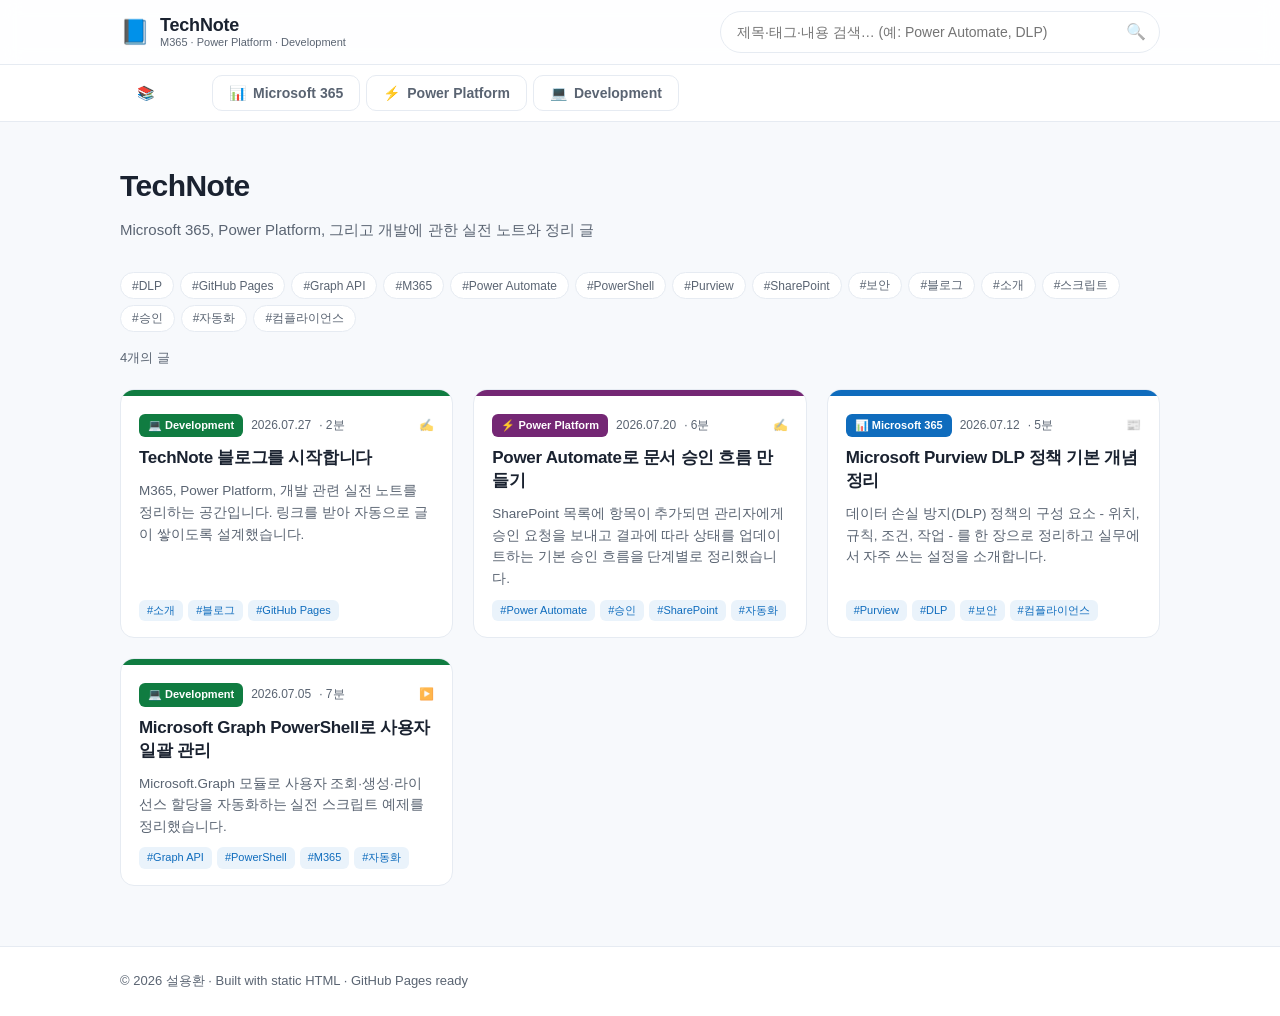
==== index.html @ 1318f883 "Initial commit: TechNote blog" ====
<!DOCTYPE html>
<html lang="ko">
<head>
<meta charset="UTF-8">
<meta name="viewport" content="width=device-width, initial-scale=1">
<title>TechNote — M365 · Power Platform · Development</title>
<meta name="description" content="Microsoft 365, Power Platform, 개발에 관한 실전 노트와 정리 글. 검색 가능한 기술 블로그.">
<meta name="author" content="설용환">
<meta name="keywords" content="Microsoft 365, M365, Power Platform, Power Automate, Power Apps, Power BI, 개발, PowerShell, Graph API, 자동화">
<!-- Open Graph / 소셜 공유 -->
<meta property="og:type" content="website">
<meta property="og:title" content="TechNote — M365 · Power Platform · Development">
<meta property="og:description" content="Microsoft 365, Power Platform, 개발 실전 노트">
<meta property="og:locale" content="ko_KR">
<link rel="icon" href="data:image/svg+xml,<svg xmlns='http://www.w3.org/2000/svg' viewBox='0 0 100 100'><text y='.9em' font-size='90'>📘</text></svg>">
<link rel="stylesheet" href="assets/style.css">
</head>
<body>
  <header class="site-header">
    <div class="wrap header-inner">
      <a class="brand" href="index.html">
        <span class="brand-mark">📘</span>
        <span class="brand-text"><b>TechNote</b><small id="siteSubtitle"></small></span>
      </a>
      <div class="search-box">
        <input type="search" id="search" placeholder="제목·태그·내용 검색… (예: Power Automate, DLP)" autocomplete="off">
        <span class="search-ico">🔍</span>
      </div>
    </div>
  </header>

  <nav class="catnav">
    <div class="wrap catnav-inner" id="catNav"></div>
  </nav>

  <main class="wrap">
    <section class="hero" id="hero">
      <h1 id="heroTitle"></h1>
      <p id="heroDesc"></p>
    </section>

    <section class="toolbar">
      <div class="tags-filter" id="tagCloud"></div>
      <div class="result-count" id="resultCount"></div>
    </section>

    <section class="post-grid" id="postGrid"></section>
    <p class="empty" id="emptyMsg" hidden>검색 결과가 없습니다. 다른 키워드로 시도해 보세요.</p>
  </main>

  <footer class="site-footer">
    <div class="wrap">
      <span id="footerAuthor"></span>
      <span>· Built with static HTML · GitHub Pages ready</span>
    </div>
  </footer>

  <script src="data/posts.js"></script>
  <script src="assets/app.js"></script>
</body>
</html>
---- assets/style.css ----
:root {
  --bg: #f7f9fc;
  --surface: #ffffff;
  --ink: #1a2230;
  --ink-soft: #5a6472;
  --line: #e6ebf2;
  --brand: #0f6cbd;
  --brand-soft: #eaf3fb;
  --radius: 14px;
  --shadow: 0 1px 3px rgba(16,32,58,.06), 0 8px 24px rgba(16,32,58,.05);
  --maxw: 1080px;
  --m365: #0f6cbd; --powerplatform: #742774; --dev: #107c41;
}
* { box-sizing: border-box; }
html { scroll-behavior: smooth; }
body {
  margin: 0; background: var(--bg); color: var(--ink);
  font-family: -apple-system, BlinkMacSystemFont, "Segoe UI", "Malgun Gothic", Roboto, sans-serif;
  line-height: 1.6;
}
.wrap { max-width: var(--maxw); margin: 0 auto; padding: 0 20px; }
a { color: var(--brand); text-decoration: none; }
a:hover { text-decoration: underline; }

/* Header */
.site-header { position: sticky; top: 0; z-index: 20; background: rgba(255,255,255,.85);
  backdrop-filter: saturate(180%) blur(10px); border-bottom: 1px solid var(--line); }
.header-inner { display: flex; align-items: center; gap: 20px; height: 64px; }
.brand { display: flex; align-items: center; gap: 10px; color: var(--ink); }
.brand:hover { text-decoration: none; }
.brand-mark { font-size: 24px; }
.brand-text { display: flex; flex-direction: column; line-height: 1.1; }
.brand-text b { font-size: 18px; letter-spacing: -.2px; }
.brand-text small { font-size: 11px; color: var(--ink-soft); }
.back-link { margin-left: auto; font-size: 14px; color: var(--ink-soft); }

.search-box { position: relative; margin-left: auto; flex: 1; max-width: 440px; }
.search-box input { width: 100%; height: 42px; padding: 0 40px 0 16px; border: 1px solid var(--line);
  border-radius: 21px; background: var(--surface); font-size: 14px; color: var(--ink); transition: border .15s, box-shadow .15s; }
.search-box input:focus { outline: none; border-color: var(--brand); box-shadow: 0 0 0 3px var(--brand-soft); }
.search-ico { position: absolute; right: 14px; top: 50%; transform: translateY(-50%); opacity: .5; pointer-events: none; }

/* Category nav */
.catnav { background: var(--surface); border-bottom: 1px solid var(--line); }
.catnav-inner { display: flex; gap: 6px; padding: 10px 20px; overflow-x: auto; }
.cat-btn { display: inline-flex; align-items: center; gap: 7px; padding: 8px 16px; border-radius: 10px;
  border: 1px solid var(--line); background: var(--surface); color: var(--ink-soft);
  font-size: 14px; font-weight: 600; cursor: pointer; white-space: nowrap; transition: all .15s; }
.cat-btn:hover { border-color: var(--brand); color: var(--brand); }
.cat-btn.active { color: #fff; border-color: transparent; }

/* Hero */
.hero { padding: 40px 0 20px; }
.hero h1 { font-size: 30px; letter-spacing: -.6px; margin: 0 0 8px; }
.hero p { color: var(--ink-soft); margin: 0; font-size: 15px; }

/* Toolbar */
.toolbar { display: flex; align-items: center; justify-content: space-between; gap: 16px;
  flex-wrap: wrap; margin: 10px 0 20px; }
.tags-filter { display: flex; flex-wrap: wrap; gap: 6px; }
.tag-chip { font-size: 12px; padding: 4px 11px; border-radius: 999px; background: var(--surface);
  border: 1px solid var(--line); color: var(--ink-soft); cursor: pointer; transition: all .12s; }
.tag-chip:hover { border-color: var(--brand); color: var(--brand); }
.tag-chip.active { background: var(--brand); border-color: var(--brand); color: #fff; }
.result-count { font-size: 13px; color: var(--ink-soft); }

/* Post grid */
.post-grid { display: grid; grid-template-columns: repeat(auto-fill, minmax(300px, 1fr)); gap: 20px; padding-bottom: 60px; }
.card { background: var(--surface); border: 1px solid var(--line); border-radius: var(--radius);
  overflow: hidden; display: flex; flex-direction: column; transition: transform .15s, box-shadow .15s; }
.card:hover { transform: translateY(-3px); box-shadow: var(--shadow); text-decoration: none; }
.card-top { height: 6px; }
.card-body { padding: 18px 18px 16px; display: flex; flex-direction: column; gap: 10px; flex: 1; }
.card-meta { display: flex; align-items: center; gap: 8px; font-size: 12px; color: var(--ink-soft); }
.badge { font-size: 11px; font-weight: 700; padding: 3px 9px; border-radius: 6px; color: #fff; }
.src-icon { margin-left: auto; opacity: .7; }
.card h3 { margin: 0; font-size: 17px; line-height: 1.35; letter-spacing: -.3px; color: var(--ink); }
.card p { margin: 0; font-size: 13.5px; color: var(--ink-soft); flex: 1; }
.card-tags { display: flex; flex-wrap: wrap; gap: 5px; }
.card-tags span { font-size: 11px; color: var(--brand); background: var(--brand-soft); padding: 2px 8px; border-radius: 6px; }

.empty { text-align: center; color: var(--ink-soft); padding: 60px 0; }

/* Article page */
.article-wrap { padding-top: 30px; }
.article { background: var(--surface); border: 1px solid var(--line); border-radius: var(--radius);
  padding: 40px; max-width: 760px; margin: 0 auto 30px; box-shadow: var(--shadow); }
.article .a-meta { display: flex; align-items: center; gap: 10px; font-size: 13px; color: var(--ink-soft); margin-bottom: 14px; }
.article h1 { font-size: 28px; letter-spacing: -.5px; margin: 0 0 8px; line-height: 1.3; }
.article .a-tags { display: flex; flex-wrap: wrap; gap: 6px; margin: 16px 0 24px; }
.article-content { font-size: 16px; }
.article-content h2 { font-size: 20px; margin: 28px 0 10px; padding-top: 8px; letter-spacing: -.3px; }
.article-content p { margin: 12px 0; }
.article-content ul, .article-content ol { padding-left: 22px; }
.article-content li { margin: 6px 0; }
.article-content code { background: #f0f3f8; padding: 2px 6px; border-radius: 5px; font-size: 14px;
  font-family: "SFMono-Regular", Consolas, monospace; color: #b5185f; }
.article-content pre { background: #0f1729; color: #e6edf3; padding: 16px 18px; border-radius: 10px;
  overflow-x: auto; font-size: 13.5px; line-height: 1.5; }
.article-content pre code { background: none; color: inherit; padding: 0; }
.article-content blockquote { border-left: 4px solid var(--brand); background: var(--brand-soft);
  margin: 16px 0; padding: 10px 16px; border-radius: 0 8px 8px 0; color: var(--ink); }
.source-link { display: inline-flex; align-items: center; gap: 6px; margin-top: 8px; font-size: 14px;
  background: var(--brand-soft); padding: 8px 14px; border-radius: 8px; }

.related { max-width: 760px; margin: 0 auto 60px; }
.related h3 { font-size: 16px; margin: 0 0 14px; }
.related-list { display: grid; grid-template-columns: repeat(auto-fill, minmax(220px,1fr)); gap: 12px; }
.related-item { background: var(--surface); border: 1px solid var(--line); border-radius: 10px; padding: 14px; }
.related-item b { font-size: 14px; display: block; margin-top: 4px; color: var(--ink); }
.loading { color: var(--ink-soft); text-align: center; padding: 40px; }

/* Footer */
.site-footer { border-top: 1px solid var(--line); background: var(--surface); }
.site-footer .wrap { padding: 24px 20px; font-size: 13px; color: var(--ink-soft); }

@media (max-width: 640px) {
  .header-inner { flex-wrap: wrap; height: auto; padding: 10px 0; gap: 10px; }
  .search-box { max-width: 100%; order: 3; width: 100%; }
  .article { padding: 24px; }
  .hero h1 { font-size: 24px; }
}
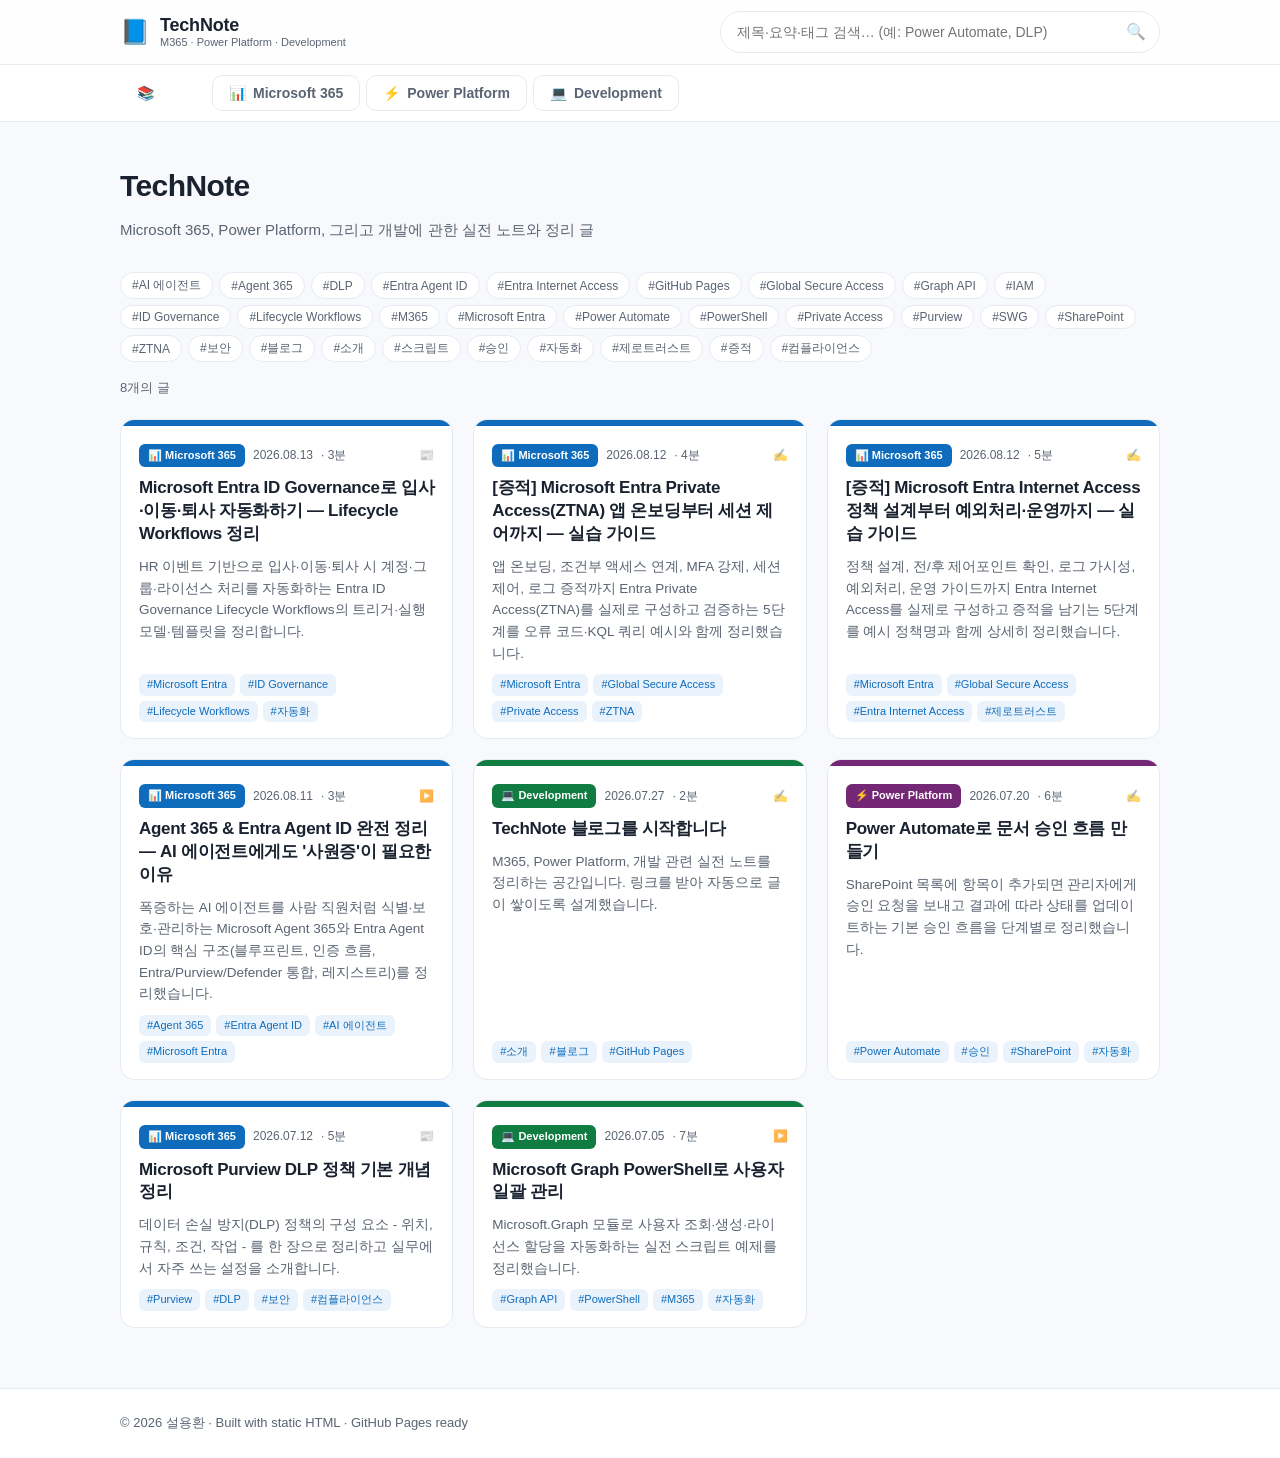
==== commit 36fd1f28: "데이터 구조를 메타데이터/본문 분리(index+posts) 방식으로 리팩터링, Entra ID Governance Lifecycle Workflows 글 추가 - data/post" ====
--- a/index.html
+++ b/index.html
@@ -23,7 +23,7 @@
         <span class="brand-text"><b>TechNote</b><small id="siteSubtitle"></small></span>
       </a>
       <div class="search-box">
-        <input type="search" id="search" placeholder="제목·태그·내용 검색… (예: Power Automate, DLP)" autocomplete="off">
+        <input type="search" id="search" placeholder="제목·요약·태그 검색… (예: Power Automate, DLP)" autocomplete="off">
         <span class="search-ico">🔍</span>
       </div>
     </div>
@@ -55,7 +55,7 @@
     </div>
   </footer>
 
-  <script src="data/posts.js"></script>
+  <script src="data/index.js"></script>
   <script src="assets/app.js"></script>
 </body>
 </html>
--- a/assets/style.css
+++ b/assets/style.css
@@ -100,6 +100,10 @@
 .article-content pre code { background: none; color: inherit; padding: 0; }
 .article-content blockquote { border-left: 4px solid var(--brand); background: var(--brand-soft);
   margin: 16px 0; padding: 10px 16px; border-radius: 0 8px 8px 0; color: var(--ink); }
+.article-content img { display: block; max-width: 100%; height: auto; margin: 18px auto 4px;
+  border: 1px solid var(--line); border-radius: 10px; background: #fff; }
+.article-content .img-caption { text-align: center; font-size: 12.5px; color: var(--ink-soft);
+  margin: 0 0 18px; }
 .source-link { display: inline-flex; align-items: center; gap: 6px; margin-top: 8px; font-size: 14px;
   background: var(--brand-soft); padding: 8px 14px; border-radius: 8px; }
 
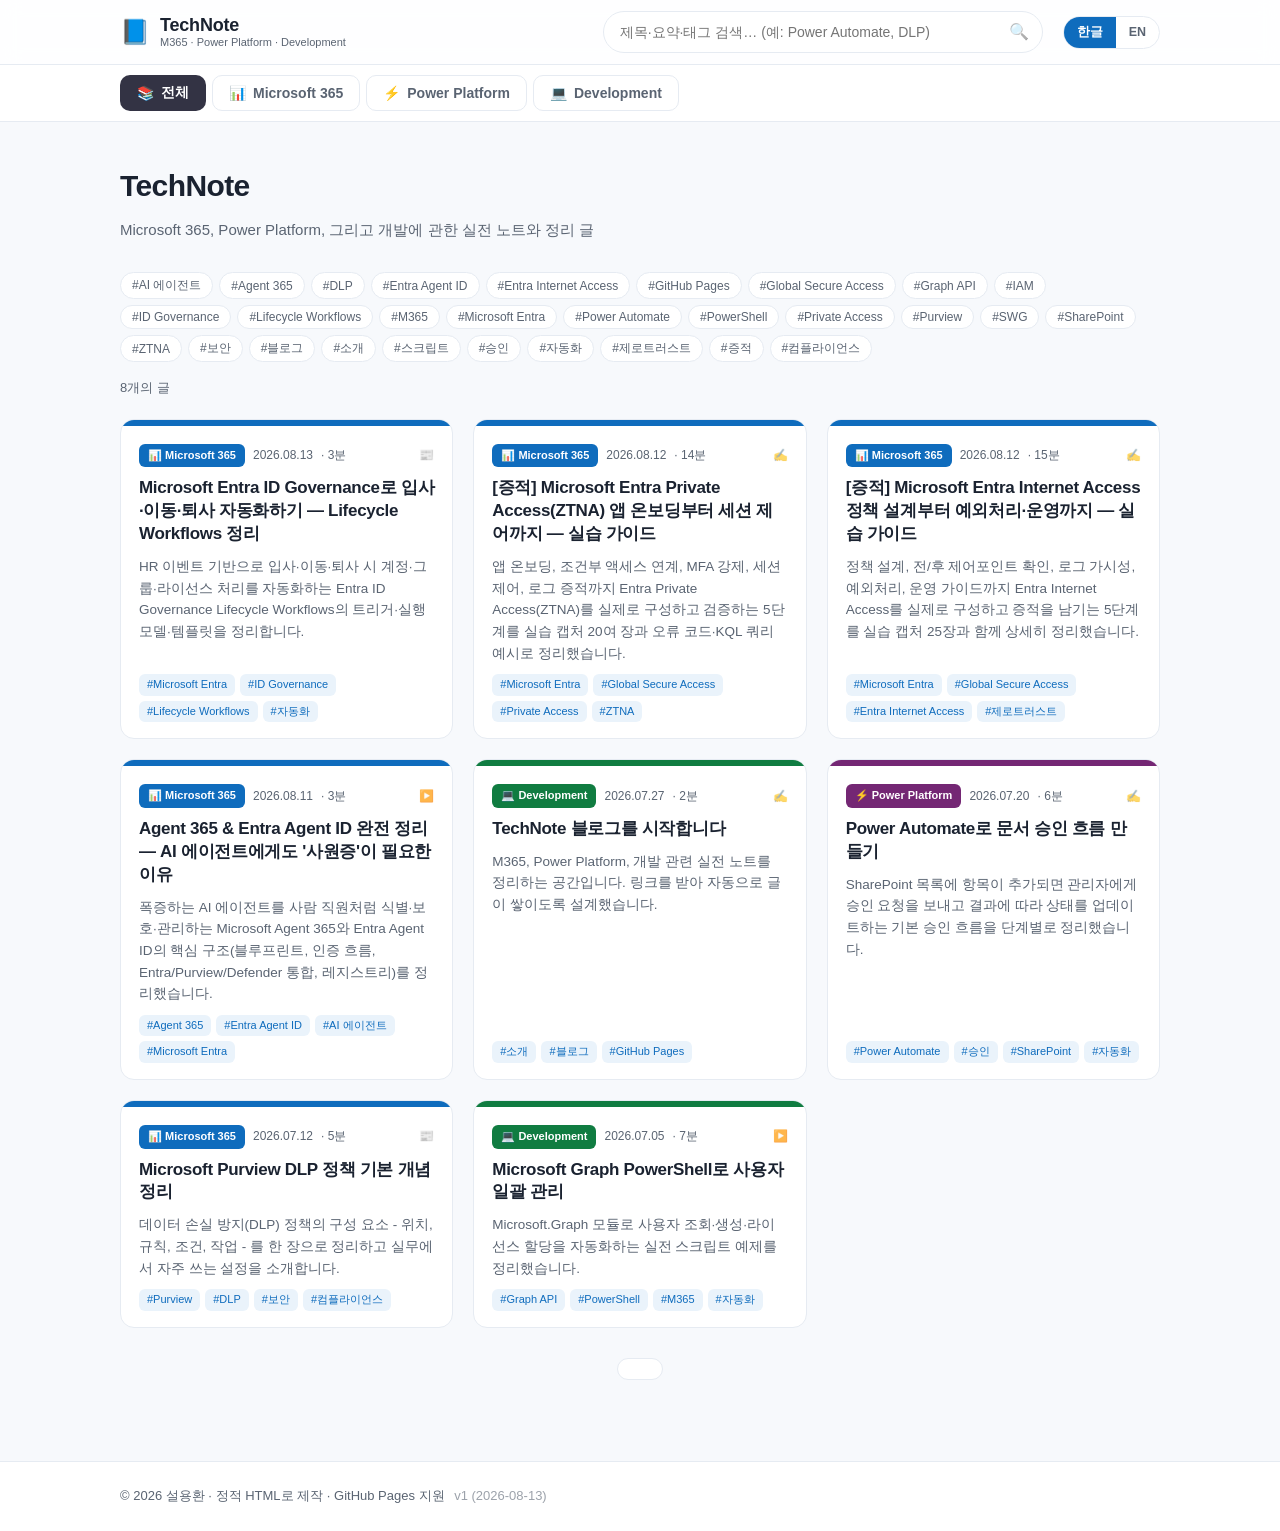
==== commit b3ba8ced: "블로그 한글/영문 전체 번역 지원 + 목록 페이지네이션(더 보기/무한 스크롤) + 버전 표시 추가 - title/summary/tags(index.js)와 content(posts" ====
--- a/index.html
+++ b/index.html
@@ -4,14 +4,14 @@
 <meta charset="UTF-8">
 <meta name="viewport" content="width=device-width, initial-scale=1">
 <title>TechNote — M365 · Power Platform · Development</title>
-<meta name="description" content="Microsoft 365, Power Platform, 개발에 관한 실전 노트와 정리 글. 검색 가능한 기술 블로그.">
+<meta name="description" id="metaDescription" content="Microsoft 365, Power Platform, 개발에 관한 실전 노트와 정리 글. 검색 가능한 기술 블로그.">
 <meta name="author" content="설용환">
 <meta name="keywords" content="Microsoft 365, M365, Power Platform, Power Automate, Power Apps, Power BI, 개발, PowerShell, Graph API, 자동화">
 <!-- Open Graph / 소셜 공유 -->
 <meta property="og:type" content="website">
-<meta property="og:title" content="TechNote — M365 · Power Platform · Development">
-<meta property="og:description" content="Microsoft 365, Power Platform, 개발 실전 노트">
-<meta property="og:locale" content="ko_KR">
+<meta property="og:title" id="metaOgTitle" content="TechNote — M365 · Power Platform · Development">
+<meta property="og:description" id="metaOgDescription" content="Microsoft 365, Power Platform, 개발 실전 노트">
+<meta property="og:locale" id="metaOgLocale" content="ko_KR">
 <link rel="icon" href="data:image/svg+xml,<svg xmlns='http://www.w3.org/2000/svg' viewBox='0 0 100 100'><text y='.9em' font-size='90'>📘</text></svg>">
 <link rel="stylesheet" href="assets/style.css">
 </head>
@@ -25,6 +25,10 @@
       <div class="search-box">
         <input type="search" id="search" placeholder="제목·요약·태그 검색… (예: Power Automate, DLP)" autocomplete="off">
         <span class="search-ico">🔍</span>
+      </div>
+      <div class="lang-toggle" id="langToggle">
+        <button type="button" data-lang="ko">한글</button>
+        <button type="button" data-lang="en">EN</button>
       </div>
     </div>
   </header>
@@ -45,13 +49,19 @@
     </section>
 
     <section class="post-grid" id="postGrid"></section>
+    <div class="load-more-zone" id="loadMoreZone" hidden>
+      <button type="button" class="load-more-btn" id="loadMoreBtn"></button>
+      <span class="load-more-hint" id="loadMoreHint"></span>
+      <div class="scroll-sentinel" id="scrollSentinel"></div>
+    </div>
     <p class="empty" id="emptyMsg" hidden>검색 결과가 없습니다. 다른 키워드로 시도해 보세요.</p>
   </main>
 
   <footer class="site-footer">
     <div class="wrap">
       <span id="footerAuthor"></span>
-      <span>· Built with static HTML · GitHub Pages ready</span>
+      <span id="footerBuilt">· Built with static HTML · GitHub Pages ready</span>
+      <span id="footerVersion" class="footer-version"></span>
     </div>
   </footer>
 
--- a/assets/style.css
+++ b/assets/style.css
@@ -34,6 +34,14 @@
 .brand-text small { font-size: 11px; color: var(--ink-soft); }
 .back-link { margin-left: auto; font-size: 14px; color: var(--ink-soft); }
 
+/* 언어 토글 */
+.lang-toggle { display: inline-flex; align-items: center; border: 1px solid var(--line);
+  border-radius: 999px; overflow: hidden; flex-shrink: 0; background: var(--surface); }
+.lang-toggle button { border: none; background: transparent; color: var(--ink-soft);
+  font-size: 12.5px; font-weight: 700; padding: 7px 13px; cursor: pointer; transition: all .15s; }
+.lang-toggle button.active { background: var(--brand); color: #fff; }
+.lang-toggle button:not(.active):hover { color: var(--brand); background: var(--brand-soft); }
+
 .search-box { position: relative; margin-left: auto; flex: 1; max-width: 440px; }
 .search-box input { width: 100%; height: 42px; padding: 0 40px 0 16px; border: 1px solid var(--line);
   border-radius: 21px; background: var(--surface); font-size: 14px; color: var(--ink); transition: border .15s, box-shadow .15s; }
@@ -65,7 +73,17 @@
 .result-count { font-size: 13px; color: var(--ink-soft); }
 
 /* Post grid */
-.post-grid { display: grid; grid-template-columns: repeat(auto-fill, minmax(300px, 1fr)); gap: 20px; padding-bottom: 60px; }
+.post-grid { display: grid; grid-template-columns: repeat(auto-fill, minmax(300px, 1fr)); gap: 20px; padding-bottom: 20px; }
+
+/* 더 보기 / 무한 스크롤 */
+.load-more-zone { display: flex; flex-direction: column; align-items: center; gap: 10px;
+  padding: 10px 0 60px; }
+.load-more-btn { padding: 10px 22px; border-radius: 999px; border: 1px solid var(--line);
+  background: var(--surface); color: var(--ink); font-size: 14px; font-weight: 600; cursor: pointer;
+  transition: all .15s; }
+.load-more-btn:hover { border-color: var(--brand); color: var(--brand); box-shadow: var(--shadow); }
+.load-more-hint { font-size: 12.5px; color: var(--ink-soft); }
+.scroll-sentinel { height: 1px; }
 .card { background: var(--surface); border: 1px solid var(--line); border-radius: var(--radius);
   overflow: hidden; display: flex; flex-direction: column; transition: transform .15s, box-shadow .15s; }
 .card:hover { transform: translateY(-3px); box-shadow: var(--shadow); text-decoration: none; }
@@ -104,6 +122,24 @@
   border: 1px solid var(--line); border-radius: 10px; background: #fff; }
 .article-content .img-caption { text-align: center; font-size: 12.5px; color: var(--ink-soft);
   margin: 0 0 18px; }
+
+/* 토글(details/summary) — 긴 글에서 상세 절차·캡처를 접어두는 용도 */
+.article-content details { margin: 16px 0; border: 1px solid var(--line); border-radius: 10px;
+  background: var(--surface); overflow: hidden; }
+.article-content details[open] { border-color: var(--brand); }
+.article-content summary { cursor: pointer; list-style: none; padding: 13px 18px; font-size: 15px;
+  font-weight: 600; color: var(--ink); background: var(--brand-soft); display: flex;
+  align-items: center; gap: 8px; user-select: none; }
+.article-content summary::-webkit-details-marker { display: none; }
+.article-content summary::before { content: "▸"; color: var(--brand); font-size: 12px;
+  transition: transform .15s; flex-shrink: 0; }
+.article-content details[open] summary::before { transform: rotate(90deg); }
+.article-content details summary:hover { background: #dcecf9; }
+.article-content details > *:not(summary) { padding: 4px 18px 4px; }
+.article-content details > p:first-of-type { margin-top: 14px; }
+.article-content details > :last-child { margin-bottom: 14px; padding-bottom: 14px; }
+.article-content details img { max-width: 100%; }
+.article-content details details { margin: 12px 0; }
 .source-link { display: inline-flex; align-items: center; gap: 6px; margin-top: 8px; font-size: 14px;
   background: var(--brand-soft); padding: 8px 14px; border-radius: 8px; }
 
@@ -117,6 +153,7 @@
 /* Footer */
 .site-footer { border-top: 1px solid var(--line); background: var(--surface); }
 .site-footer .wrap { padding: 24px 20px; font-size: 13px; color: var(--ink-soft); }
+.footer-version { margin-left: 6px; opacity: .6; font-variant-numeric: tabular-nums; }
 
 @media (max-width: 640px) {
   .header-inner { flex-wrap: wrap; height: auto; padding: 10px 0; gap: 10px; }
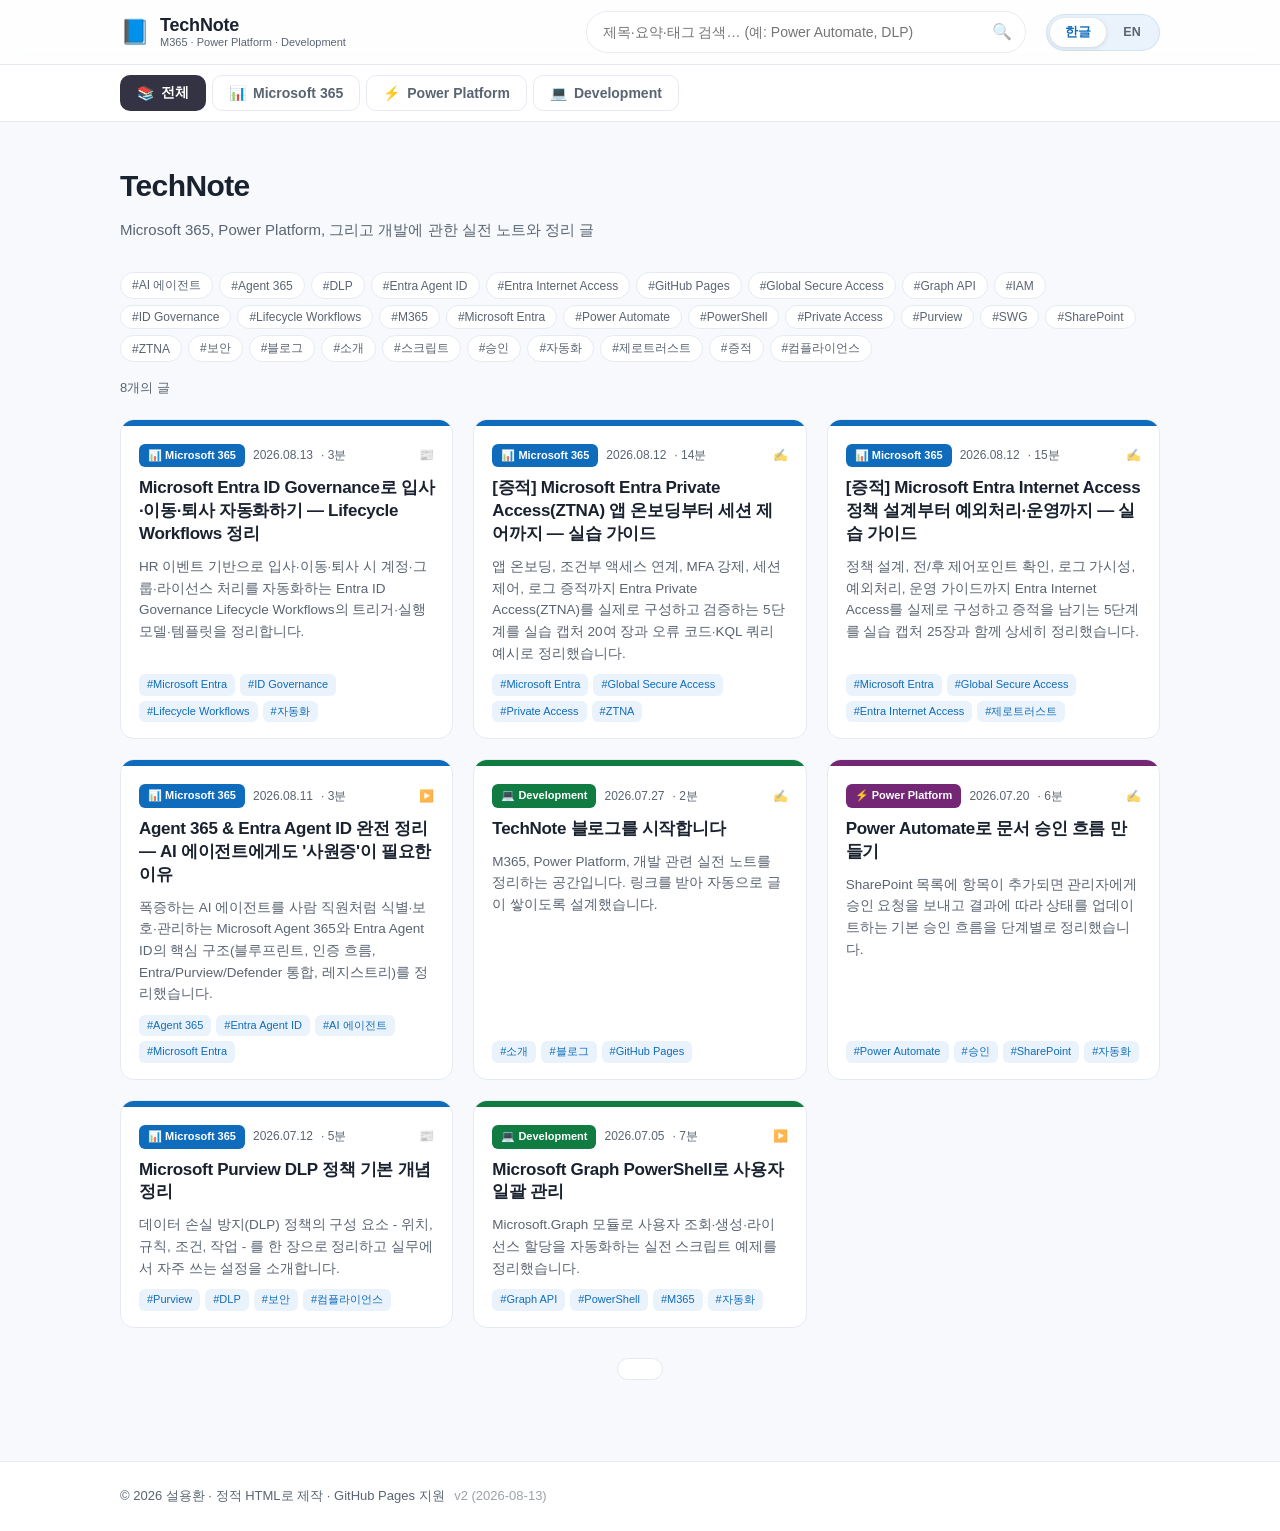
==== commit c55c17b8: "캐시 무효화 + 언어 토글 버튼 디자인 개선 - assets/style.css, assets/app.js, data/index.js를 로드하는 <script>/<link> 태그에 " ====
--- a/index.html
+++ b/index.html
@@ -13,7 +13,7 @@
 <meta property="og:description" id="metaOgDescription" content="Microsoft 365, Power Platform, 개발 실전 노트">
 <meta property="og:locale" id="metaOgLocale" content="ko_KR">
 <link rel="icon" href="data:image/svg+xml,<svg xmlns='http://www.w3.org/2000/svg' viewBox='0 0 100 100'><text y='.9em' font-size='90'>📘</text></svg>">
-<link rel="stylesheet" href="assets/style.css">
+<link rel="stylesheet" href="assets/style.css?v=2">
 </head>
 <body>
   <header class="site-header">
@@ -65,7 +65,7 @@
     </div>
   </footer>
 
-  <script src="data/index.js"></script>
-  <script src="assets/app.js"></script>
+  <script src="data/index.js?v=2"></script>
+  <script src="assets/app.js?v=2"></script>
 </body>
 </html>
--- a/assets/style.css
+++ b/assets/style.css
@@ -34,13 +34,18 @@
 .brand-text small { font-size: 11px; color: var(--ink-soft); }
 .back-link { margin-left: auto; font-size: 14px; color: var(--ink-soft); }
 
-/* 언어 토글 */
-.lang-toggle { display: inline-flex; align-items: center; border: 1px solid var(--line);
-  border-radius: 999px; overflow: hidden; flex-shrink: 0; background: var(--surface); }
-.lang-toggle button { border: none; background: transparent; color: var(--ink-soft);
-  font-size: 12.5px; font-weight: 700; padding: 7px 13px; cursor: pointer; transition: all .15s; }
-.lang-toggle button.active { background: var(--brand); color: #fff; }
-.lang-toggle button:not(.active):hover { color: var(--brand); background: var(--brand-soft); }
+/* 언어 토글 — 세그먼트 컨트롤 스타일 */
+.lang-toggle { display: inline-flex; align-items: center; gap: 2px; flex-shrink: 0;
+  padding: 3px; border-radius: 999px; background: var(--brand-soft);
+  border: 1px solid rgba(15,108,189,.12); }
+.lang-toggle button { appearance: none; -webkit-appearance: none; border: none;
+  background: transparent; color: var(--ink-soft); font-size: 12.5px; font-weight: 700;
+  letter-spacing: .2px; padding: 6px 15px; border-radius: 999px; cursor: pointer;
+  transition: background .18s, color .18s, box-shadow .18s; }
+.lang-toggle button.active { background: var(--surface); color: var(--brand);
+  box-shadow: 0 1px 4px rgba(16,32,58,.14); }
+.lang-toggle button:not(.active):hover { color: var(--brand); }
+.lang-toggle button:focus-visible { outline: 2px solid var(--brand); outline-offset: 2px; }
 
 .search-box { position: relative; margin-left: auto; flex: 1; max-width: 440px; }
 .search-box input { width: 100%; height: 42px; padding: 0 40px 0 16px; border: 1px solid var(--line);
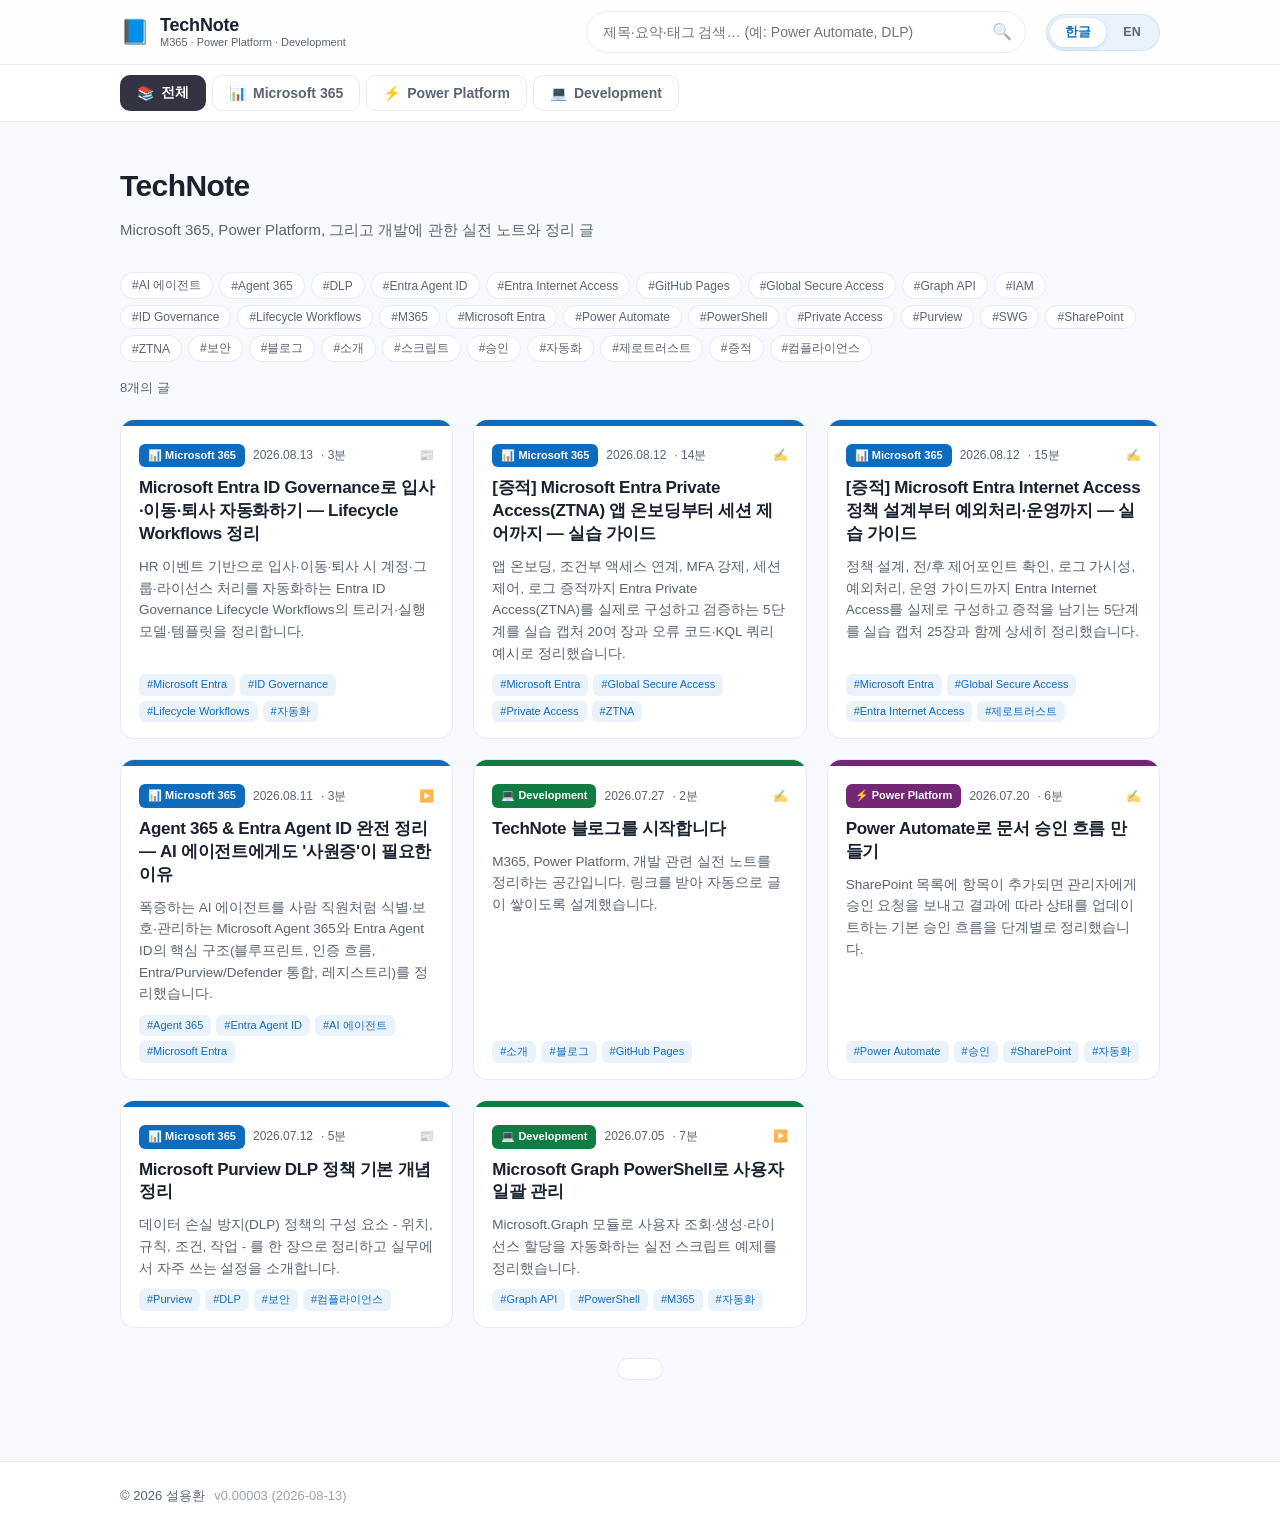
==== commit eac0ceef: "카테고리별 태그 필터 수정 + 버전 표시를 0.00001 단위 소수점 방식으로 변경 + 불필요한 footer 문구 제거" ====
--- a/index.html
+++ b/index.html
@@ -13,7 +13,7 @@
 <meta property="og:description" id="metaOgDescription" content="Microsoft 365, Power Platform, 개발 실전 노트">
 <meta property="og:locale" id="metaOgLocale" content="ko_KR">
 <link rel="icon" href="data:image/svg+xml,<svg xmlns='http://www.w3.org/2000/svg' viewBox='0 0 100 100'><text y='.9em' font-size='90'>📘</text></svg>">
-<link rel="stylesheet" href="assets/style.css?v=2">
+<link rel="stylesheet" href="assets/style.css?v=3">
 </head>
 <body>
   <header class="site-header">
@@ -60,12 +60,11 @@
   <footer class="site-footer">
     <div class="wrap">
       <span id="footerAuthor"></span>
-      <span id="footerBuilt">· Built with static HTML · GitHub Pages ready</span>
       <span id="footerVersion" class="footer-version"></span>
     </div>
   </footer>
 
-  <script src="data/index.js?v=2"></script>
-  <script src="assets/app.js?v=2"></script>
+  <script src="data/index.js?v=3"></script>
+  <script src="assets/app.js?v=3"></script>
 </body>
 </html>
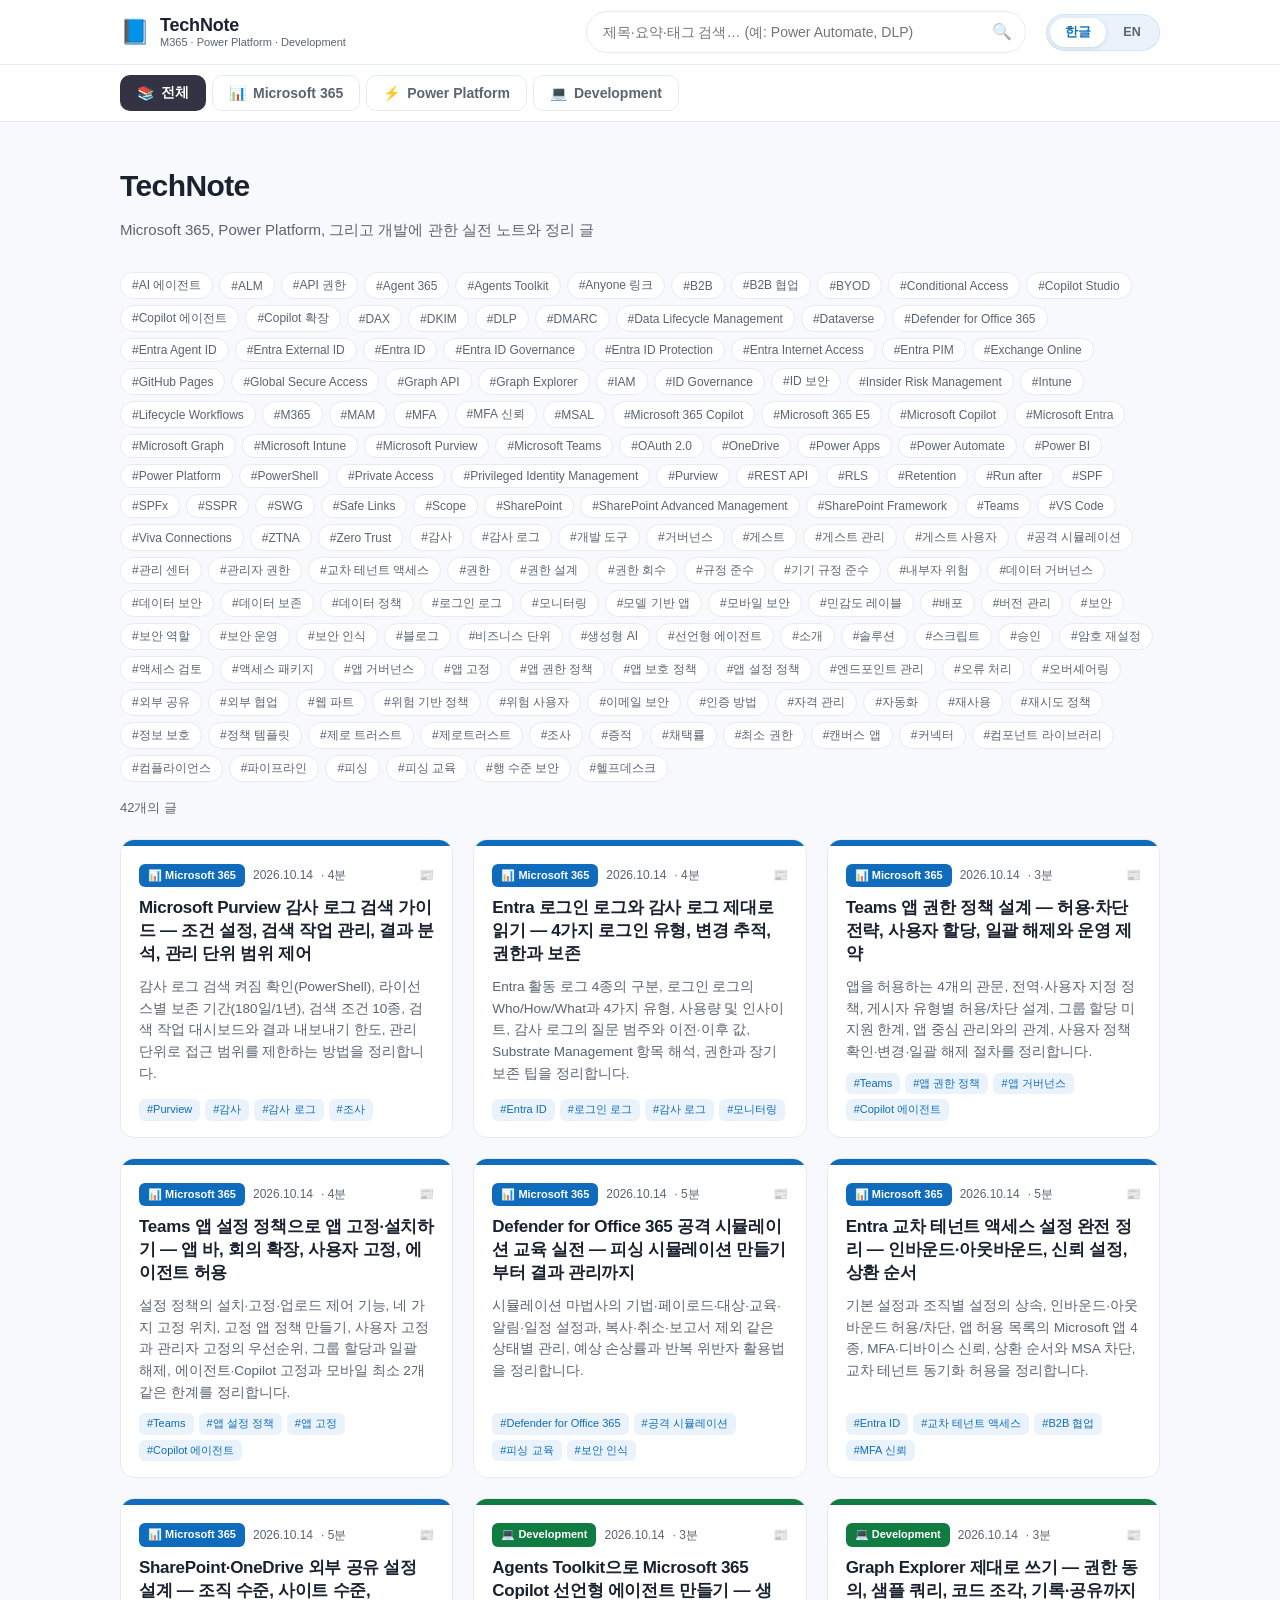
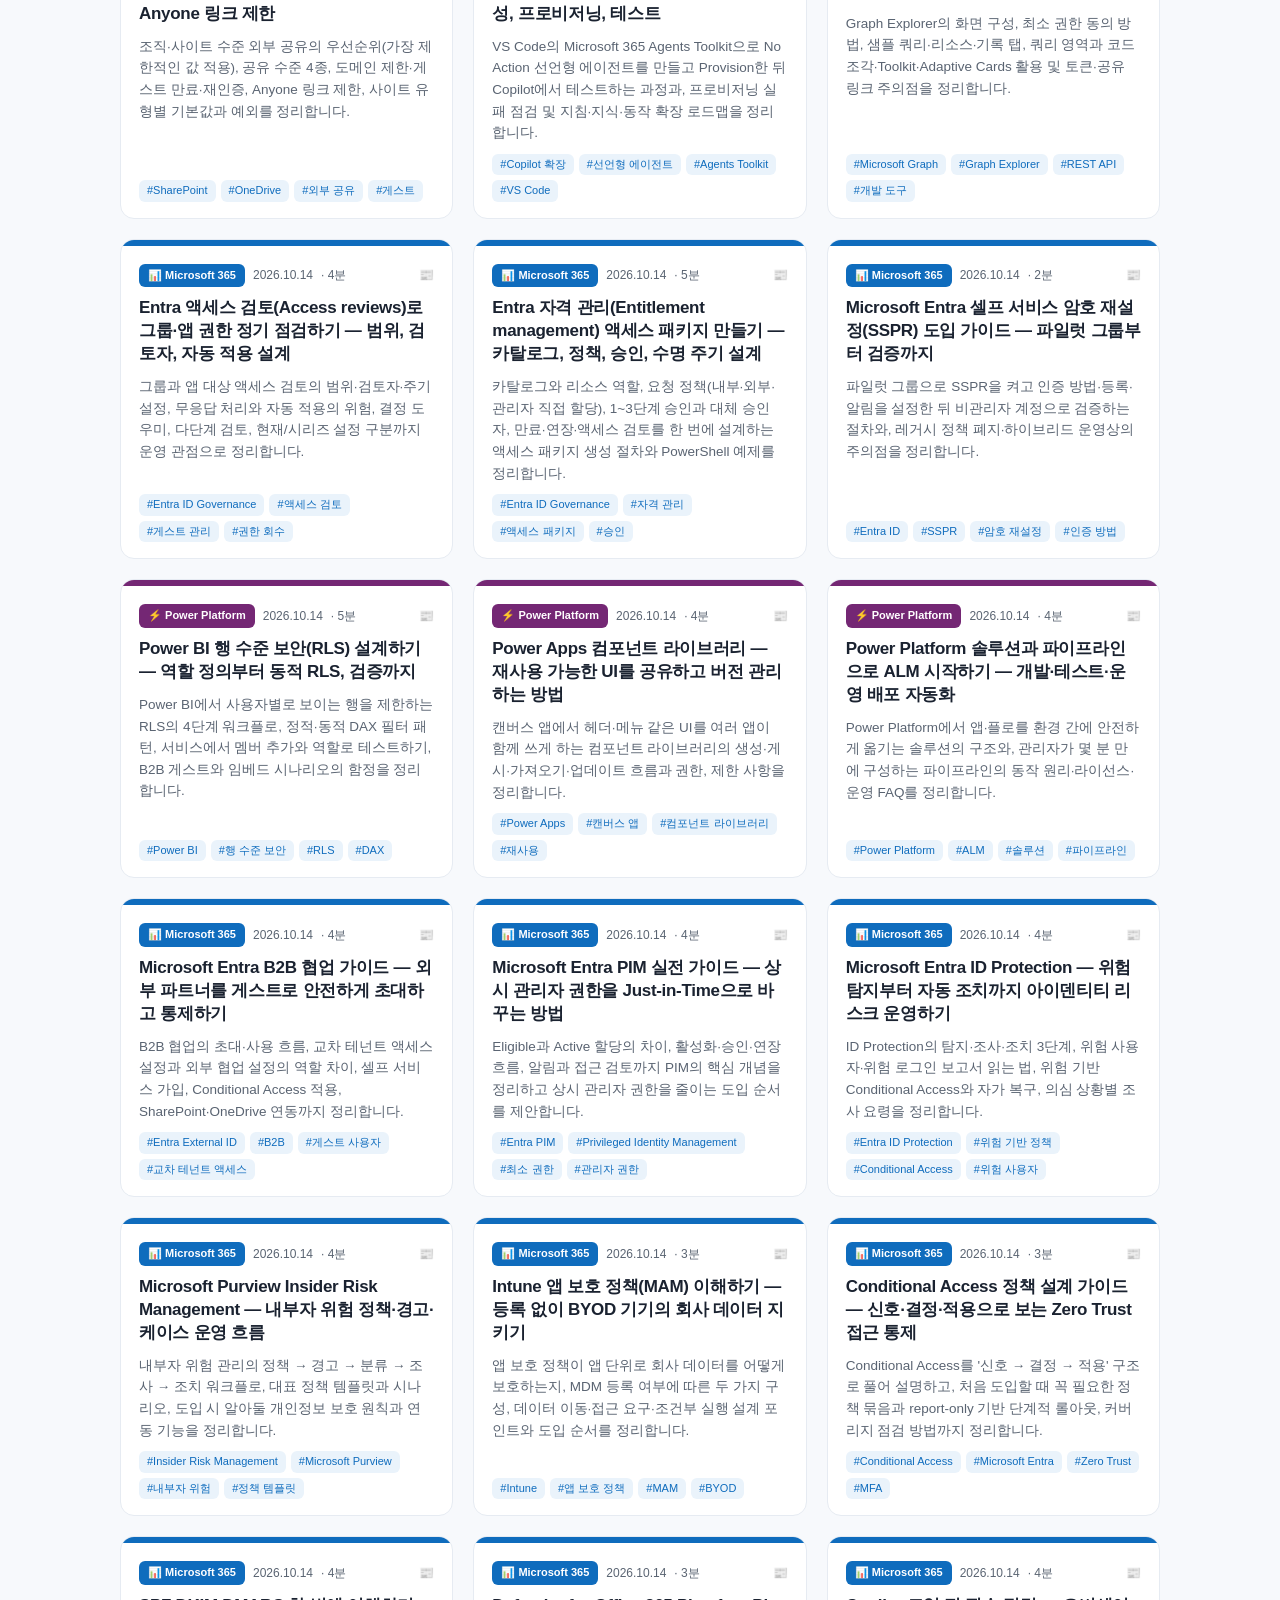
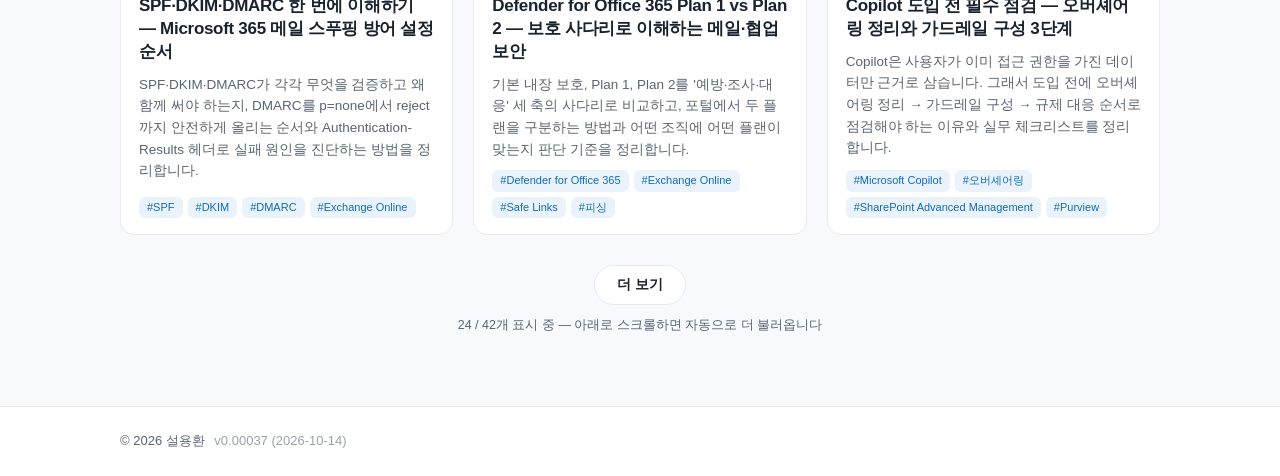
==== commit 6c7d3b87: "TechNote update 2026-11-26 20:56" ====
--- a/index.html
+++ b/index.html
@@ -14,6 +14,10 @@
 <meta property="og:locale" id="metaOgLocale" content="ko_KR">
 <link rel="icon" href="data:image/svg+xml,<svg xmlns='http://www.w3.org/2000/svg' viewBox='0 0 100 100'><text y='.9em' font-size='90'>📘</text></svg>">
 <link rel="stylesheet" href="assets/style.css?v=3">
+<!-- 방문자 통계(GoatCounter, 쿠키 없음·배너 불필요). GC_CODE에 가입한 사이트 코드를 넣으면 활성화 -->
+<script>
+(function(){var GC_CODE='technote';if(!GC_CODE)return;var s=document.createElement('script');s.async=true;s.src='https://gc.zgo.at/count.js';s.setAttribute('data-goatcounter','https://'+GC_CODE+'.goatcounter.com/count');document.head.appendChild(s);})();
+</script>
 </head>
 <body>
   <header class="site-header">
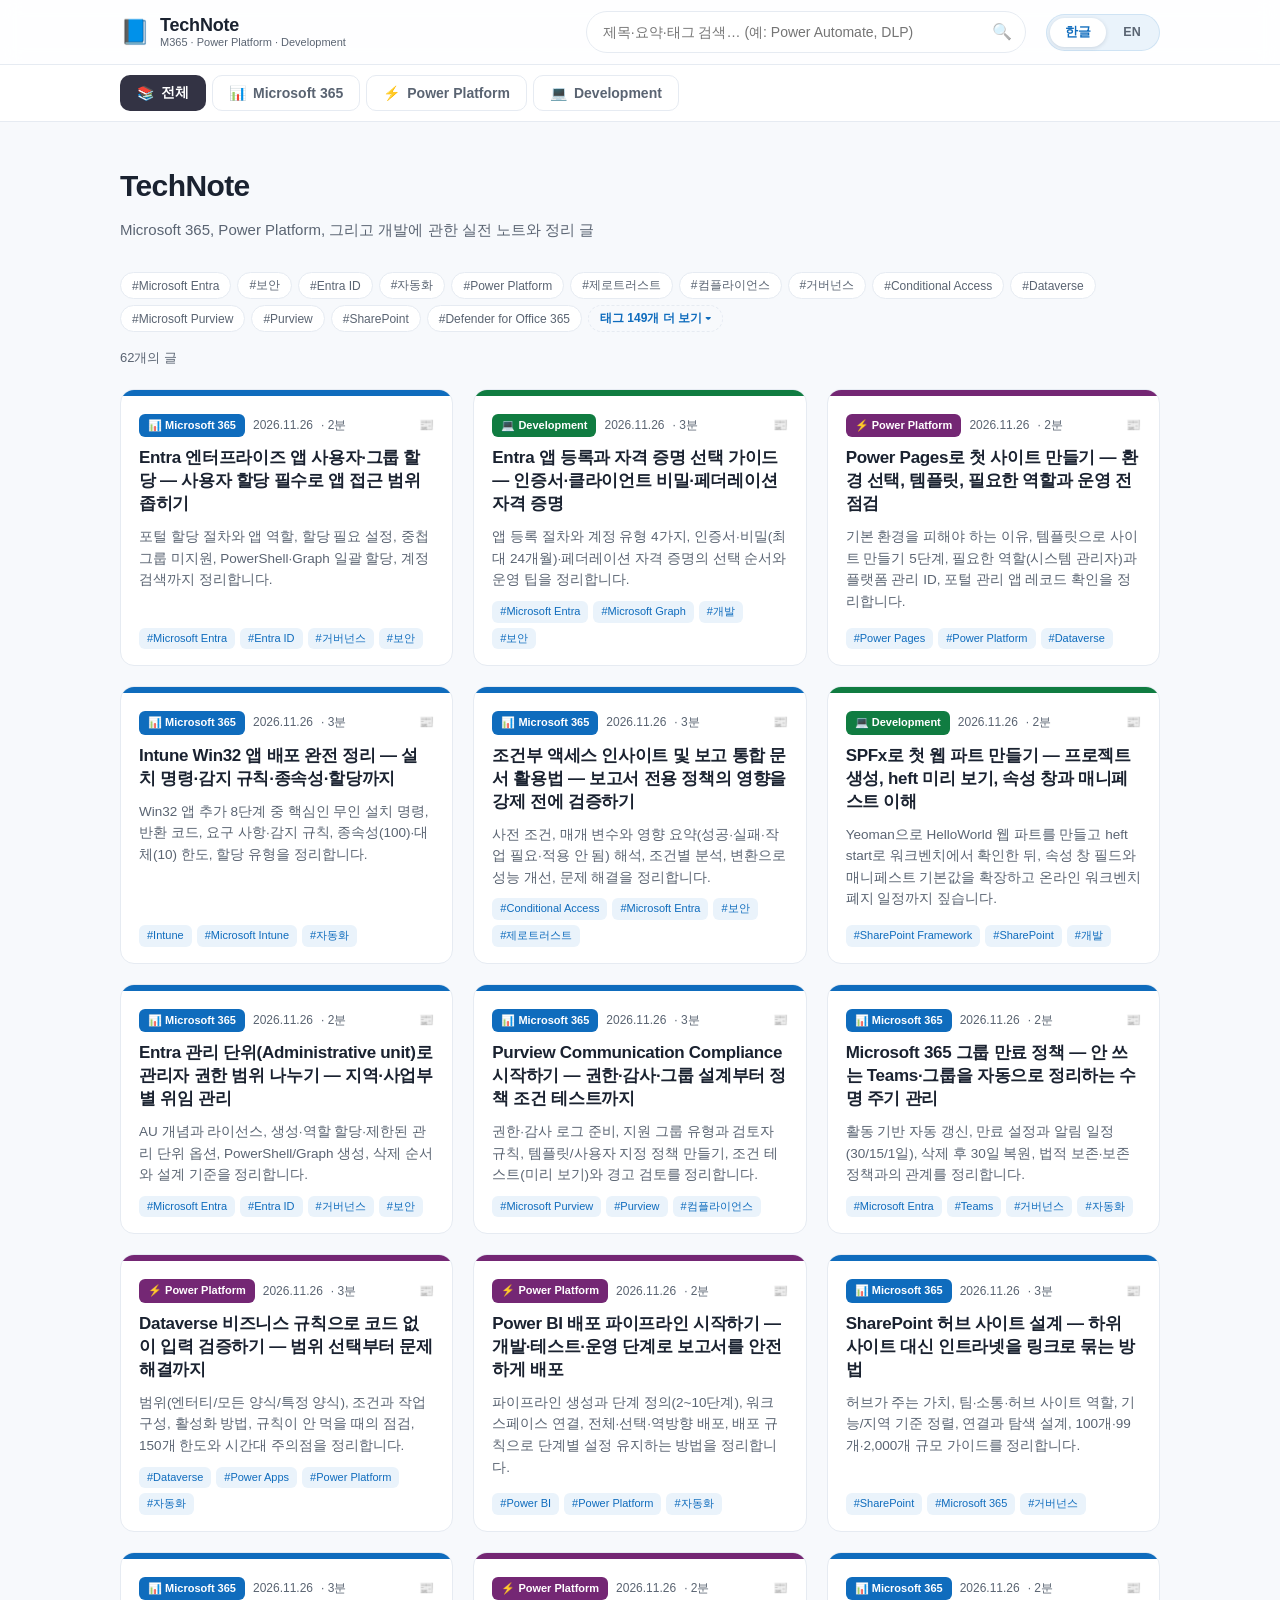
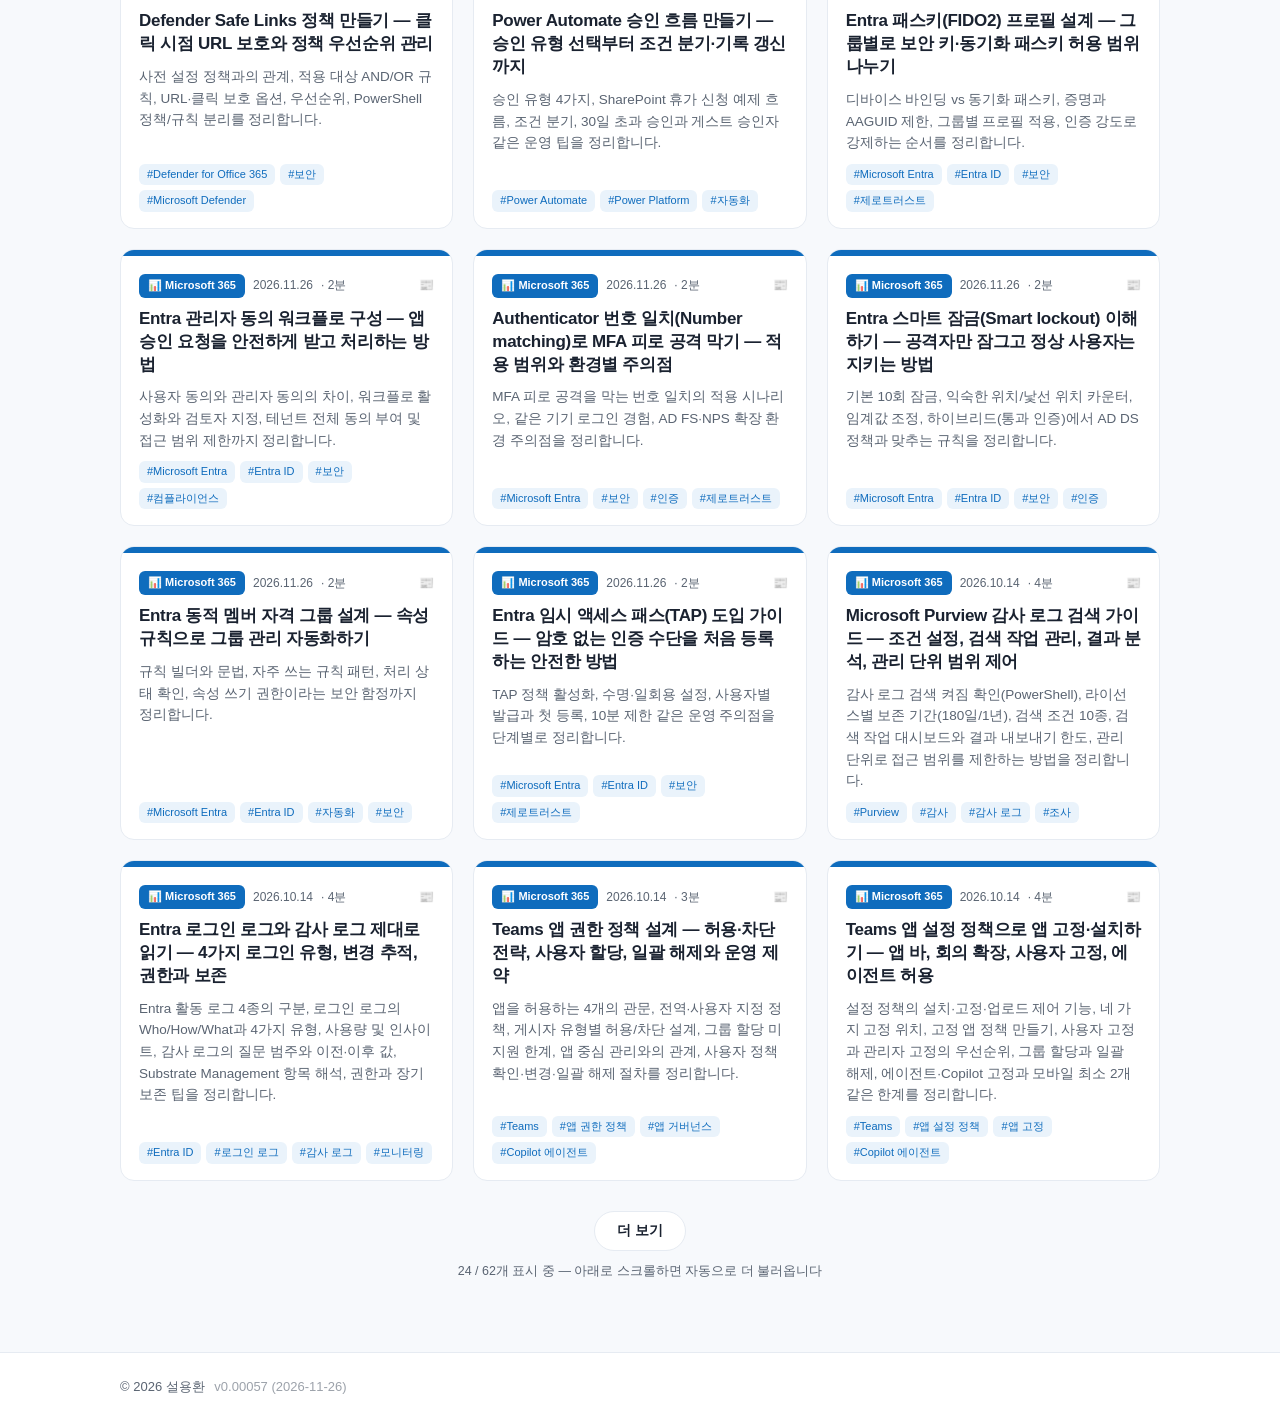
==== commit 71cdeab8: "TechNote update 2026-11-26 21:20" ====
--- a/index.html
+++ b/index.html
@@ -13,7 +13,7 @@
 <meta property="og:description" id="metaOgDescription" content="Microsoft 365, Power Platform, 개발 실전 노트">
 <meta property="og:locale" id="metaOgLocale" content="ko_KR">
 <link rel="icon" href="data:image/svg+xml,<svg xmlns='http://www.w3.org/2000/svg' viewBox='0 0 100 100'><text y='.9em' font-size='90'>📘</text></svg>">
-<link rel="stylesheet" href="assets/style.css?v=3">
+<link rel="stylesheet" href="assets/style.css?v=4">
 <!-- 방문자 통계(GoatCounter, 쿠키 없음·배너 불필요). GC_CODE에 가입한 사이트 코드를 넣으면 활성화 -->
 <script>
 (function(){var GC_CODE='technote';if(!GC_CODE)return;var s=document.createElement('script');s.async=true;s.src='https://gc.zgo.at/count.js';s.setAttribute('data-goatcounter','https://'+GC_CODE+'.goatcounter.com/count');document.head.appendChild(s);})();
@@ -68,7 +68,7 @@
     </div>
   </footer>
 
-  <script src="data/index.js?v=3"></script>
-  <script src="assets/app.js?v=3"></script>
+  <script src="data/index.js?v=57"></script>
+  <script src="assets/app.js?v=4"></script>
 </body>
 </html>
--- a/assets/style.css
+++ b/assets/style.css
@@ -74,6 +74,8 @@
 .tag-chip { font-size: 12px; padding: 4px 11px; border-radius: 999px; background: var(--surface);
   border: 1px solid var(--line); color: var(--ink-soft); cursor: pointer; transition: all .12s; }
 .tag-chip:hover { border-color: var(--brand); color: var(--brand); }
+.tags-filter.expanded { max-height: 220px; overflow-y: auto; padding-right: 4px; }
+.tag-toggle { background: transparent; border-style: dashed; color: var(--brand); font-weight: 600; }
 .tag-chip.active { background: var(--brand); border-color: var(--brand); color: #fff; }
 .result-count { font-size: 13px; color: var(--ink-soft); }
 
